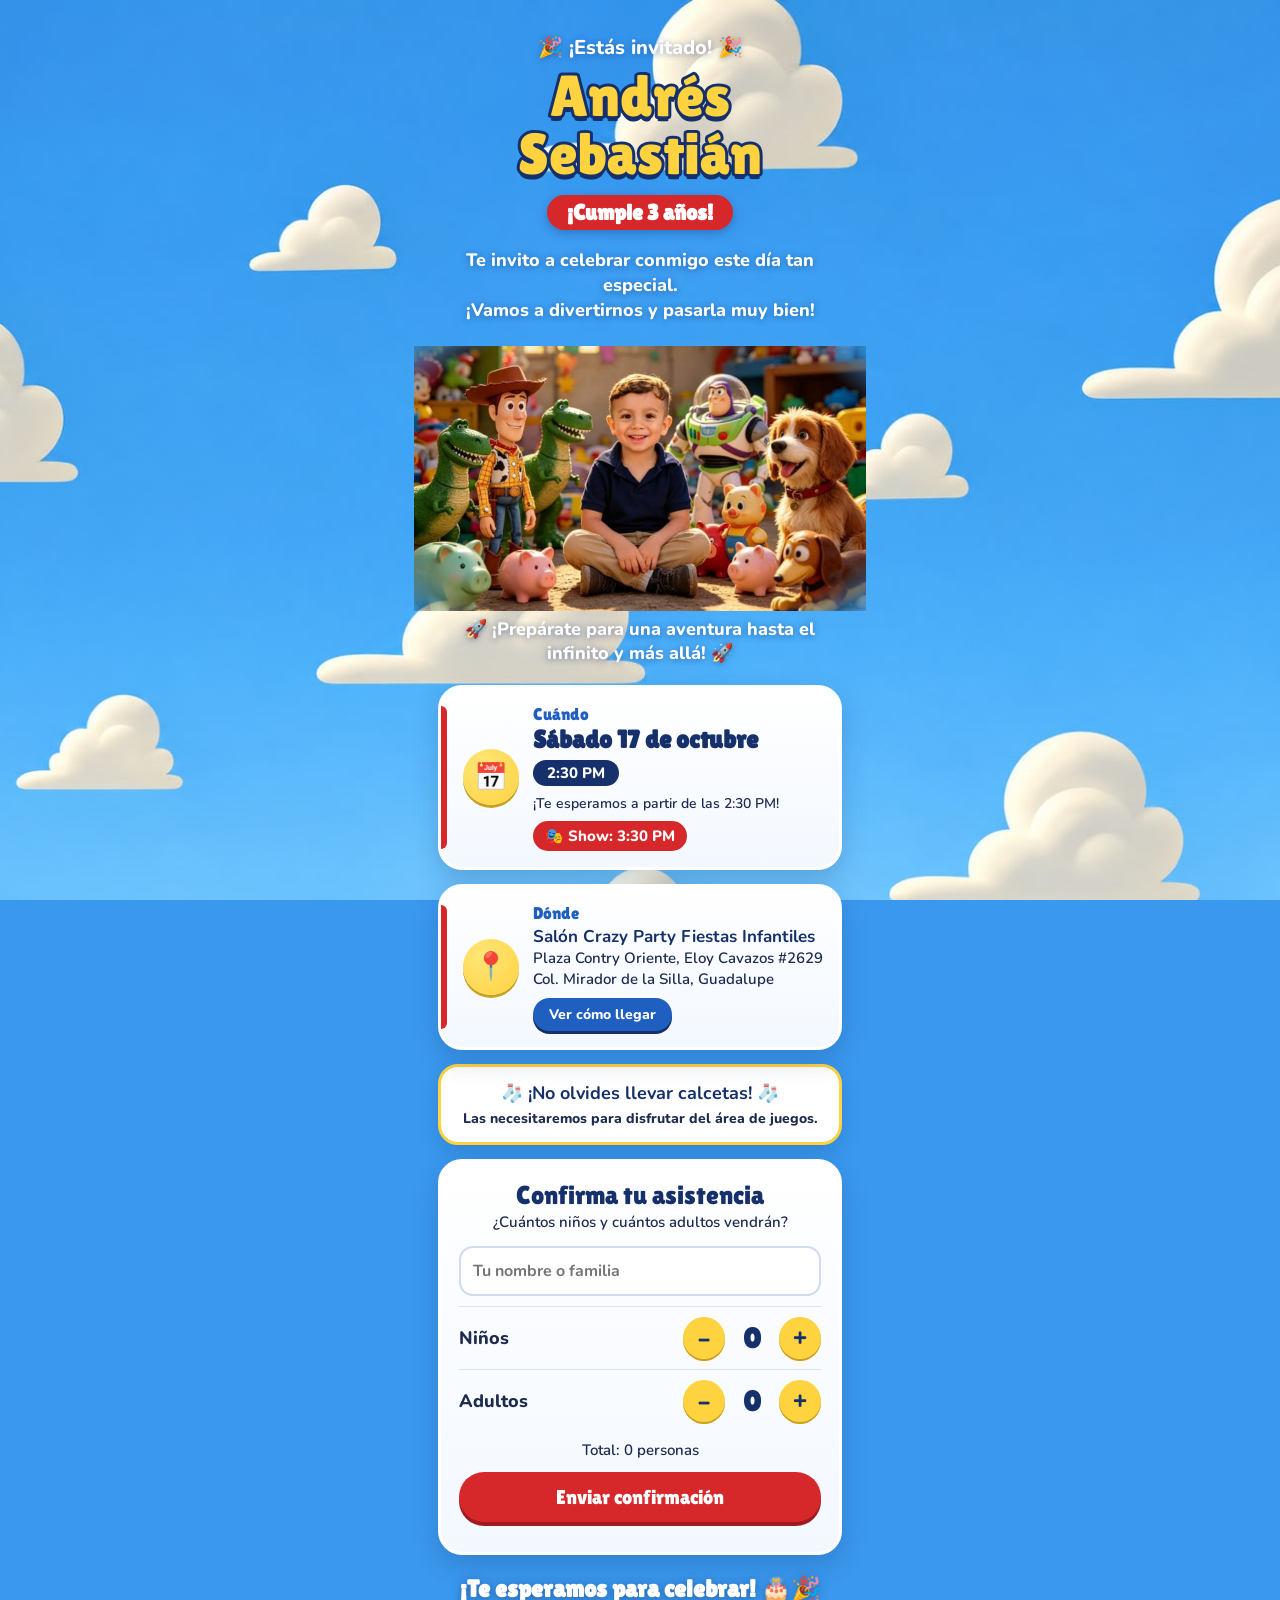
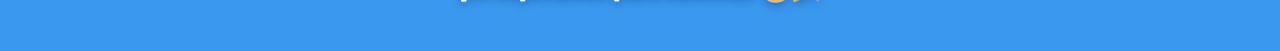
==== index.html @ dea2e5cf "Add files via upload" ====
<!DOCTYPE html>
<html lang="es">
<head>
<meta charset="utf-8">
<meta name="viewport" content="width=device-width, initial-scale=1, viewport-fit=cover">

<title>Andrés Sebastián cumple 3 años</title>

<link href="https://fonts.googleapis.com/css2?family=Lilita+One&family=Nunito:wght@600;800&display=swap" rel="stylesheet">

<link rel="stylesheet" href="estilos.css">
</head>

<body>

<main>

  <p class="pre">🎉 ¡Estás invitado! 🎉</p>

  <h1>Andrés Sebastián</h1>

  <span class="age">¡Cumple 3 años!</span>

  <p class="intro">
    Te invito a celebrar conmigo este día tan especial.
    <br>
    ¡Vamos a divertirnos y pasarla muy bien!
  </p>

  <!-- FOTO DEL CUMPLEAÑERO -->
  <img class="photo"
       src="foto.jpg"
       alt="Andrés Sebastián sentado entre juguetes de Toy Story">

  <p class="lead">
    🚀 ¡Prepárate para una aventura hasta el infinito y más allá! 🚀
  </p>

  <!-- FECHA Y HORARIOS -->
  <div class="panel">

    <div class="ico" aria-hidden="true">📅</div>

    <div class="txt">

      <b>Cuándo</b>

      <span class="big">Sábado 17 de octubre</span>

      <span class="hr">2:30 PM</span>

      <span class="event-text">
        ¡Te esperamos a partir de las 2:30 PM!
      </span>

      <span class="show">
        🎭 Show: 3:30 PM
      </span>

    </div>

  </div>

  <!-- LUGAR -->
  <div class="panel">

    <div class="ico" aria-hidden="true">📍</div>

    <div class="txt">

      <b>Dónde</b>

      <span class="s">

        <strong>Salón Crazy Party Fiestas Infantiles</strong>
        <br>

        Plaza Contry Oriente, Eloy Cavazos #2629
        <br>

        Col. Mirador de la Silla, Guadalupe

      </span>

      <a class="map"
         target="_blank"
         rel="noopener"
         href="https://www.google.com/maps/search/?api=1&query=Crazy+Party+Fiestas+Infantiles+Eloy+Cavazos+2629+Guadalupe">

        Ver cómo llegar

      </a>

    </div>

  </div>

  <!-- AVISO DE CALCETAS -->
  <div class="socks">

    🧦 <strong>¡No olvides llevar calcetas!</strong> 🧦

    <span>
      Las necesitaremos para disfrutar del área de juegos.
    </span>

  </div>

  <!-- CONFIRMAR ASISTENCIA -->
  <div class="panel rsvp">

    <h2>Confirma tu asistencia</h2>

    <p class="sub">
      ¿Cuántos niños y cuántos adultos vendrán?
    </p>

    <input
      class="name"
      id="nm"
      placeholder="Tu nombre o familia"
      autocomplete="name"
    >

    <div class="cnt">

      <label>Niños</label>

      <div class="step">

        <button type="button"
                data-t="k"
                data-d="-1"
                aria-label="Quitar un niño">
          −
        </button>

        <output id="k">0</output>

        <button type="button"
                data-t="k"
                data-d="1"
                aria-label="Agregar un niño">
          +
        </button>

      </div>

    </div>

    <div class="cnt">

      <label>Adultos</label>

      <div class="step">

        <button type="button"
                data-t="a"
                data-d="-1"
                aria-label="Quitar un adulto">
          −
        </button>

        <output id="a">0</output>

        <button type="button"
                data-t="a"
                data-d="1"
                aria-label="Agregar un adulto">
          +
        </button>

      </div>

    </div>

    <p class="total" id="tot">
      Total: 0 personas
    </p>

    <button class="go" id="go" type="button">
      Enviar confirmación
    </button>

    <p class="total" id="msg"></p>

  </div>

  <div class="foot">
    ¡Te esperamos para celebrar! 🎂🎉
  </div>

</main>

<script src="script.js"></script>

</body>
</html>
---- estilos.css ----
:root {
  --blue: #1F5FBF;
  --navy: #16306B;
  --yellow: #FFD23F;
  --red: #D6282B;
  --ink: #1D2B4F;

  box-sizing: border-box;
  padding-top: env(safe-area-inset-top, 0px);
  padding-bottom: env(safe-area-inset-bottom, 0px);
  color-scheme: light;
}

html {
  scroll-padding-top: env(safe-area-inset-top, 0px);
}

*, *:before, *:after {
  box-sizing: inherit;
}

body {
  margin: 0;
  font-family: Nunito, system-ui, sans-serif;
  font-weight: 600;
  color: var(--ink);

  background: #3a98ee url(fondo.jpg) center top / cover no-repeat fixed;
}

main {
  max-width: 440px;
  margin: 0 auto;
  padding: 34px 18px 48px;
  text-align: center;
}

.pre {
  font-size: 20px;
  font-weight: 800;
  color: #fff;
  margin: 0;

  text-shadow: 0 1px 6px rgba(22, 48, 107, .45);
}

h1 {
  font-family: 'Lilita One', Impact, sans-serif;
  font-weight: 400;

  font-size: clamp(42px, 13vw, 58px);
  line-height: 1;

  margin: 6px 0 12px;

  color: var(--yellow);

  -webkit-text-stroke: 6px var(--navy);
  paint-order: stroke fill;

  text-shadow: 0 5px 0 var(--navy);
}

.age {
  display: inline-block;

  background: var(--red);
  color: #fff;

  font-family: 'Lilita One', Impact, sans-serif;
  font-size: 22px;

  padding: 5px 20px;
  border-radius: 99px;

  box-shadow: 0 3px 10px rgba(22, 48, 107, .35);
}

.intro {
  color: #fff;
  font-size: 18px;
  font-weight: 800;

  line-height: 1.4;

  margin: 18px 5px 12px;

  text-shadow: 0 1px 6px rgba(22, 48, 107, .5);
}

.photo {
  display: block;

  width: 112%;
  max-width: none;
  height: auto;

  margin: 22px 0 6px -6%;

  -webkit-mask-image: radial-gradient(
    ellipse 72% 76% at 50% 50%,
    #000 78%,
    transparent 100%
  );

  mask-image: radial-gradient(
    ellipse 72% 76% at 50% 50%,
    #000 78%,
    transparent 100%
  );
}

.lead {
  font-size: 18px;
  font-weight: 800;

  color: #fff;

  margin: 6px 0 20px;

  text-shadow: 0 1px 6px rgba(22, 48, 107, .5);
}

.panel {
  background: linear-gradient(180deg, #fff, #f3f8ff);

  border: 3px solid #fff;
  border-radius: 24px;

  padding: 16px;
  margin-bottom: 14px;

  box-shadow: 0 10px 26px rgba(22, 48, 107, .22);

  text-align: left;

  display: flex;
  gap: 14px;
  align-items: center;

  position: relative;
}

.panel:before {
  content: "";

  position: absolute;
  left: 0;
  top: 18px;
  bottom: 18px;

  width: 6px;

  border-radius: 0 6px 6px 0;

  background: var(--red);
}

.ico {
  flex: none;

  width: 56px;
  height: 56px;

  border-radius: 50%;

  background: radial-gradient(
    circle at 35% 30%,
    #ffe678,
    var(--yellow)
  );

  display: grid;
  place-items: center;

  font-size: 27px;

  box-shadow: 0 3px 0 #c9a21d;

  margin-left: 6px;
}

.txt {
  min-width: 0;
}

.txt b {
  display: block;

  font-family: 'Lilita One', Impact, sans-serif;
  font-weight: 400;

  color: var(--blue);
  font-size: 17px;

  margin-bottom: 2px;
}

.big {
  display: block;

  font-family: 'Lilita One', Impact, sans-serif;
  font-size: 25px;
  line-height: 1.1;

  color: var(--navy);
}

.hr {
  display: inline-block;

  margin-top: 6px;

  background: var(--navy);
  color: #fff;

  font-weight: 800;
  font-size: 15px;

  padding: 3px 14px;
  border-radius: 99px;
}

.event-text {
  display: block;

  margin-top: 8px;

  font-size: 14px;
  color: var(--ink);
}

.show {
  display: inline-block;

  margin-top: 8px;

  background: var(--red);
  color: #fff;

  font-weight: 800;
  font-size: 15px;

  padding: 5px 12px;

  border-radius: 99px;
}

.txt span.s {
  display: block;

  font-size: 15px;
  line-height: 1.4;

  color: var(--ink);
}

.txt span.s strong {
  font-size: 17px;
  color: var(--navy);
}

.map {
  display: inline-block;

  margin-top: 8px;

  background: var(--blue);
  color: #fff !important;

  text-decoration: none;
  font-weight: 800;
  font-size: 14px;

  padding: 7px 16px;

  border-radius: 99px;

  box-shadow: 0 3px 0 var(--navy);
}

/* AVISO DE CALCETAS */

.socks {
  background: #fff;

  border: 3px solid var(--yellow);

  border-radius: 20px;

  padding: 14px 12px;

  margin: 14px 0;

  color: var(--navy);

  font-size: 18px;
  font-weight: 800;

  box-shadow: 0 8px 20px rgba(22, 48, 107, .18);
}

.socks span {
  display: block;

  font-size: 14px;

  margin-top: 4px;

  color: var(--ink);
}

/* CONFIRMAR ASISTENCIA */

.panel.rsvp {
  display: block;

  text-align: center;

  padding: 18px;
}

.panel.rsvp:before {
  display: none;
}

h2 {
  font-family: 'Lilita One', Impact, sans-serif;
  font-weight: 400;

  font-size: 26px;

  margin: 0 0 2px;

  color: var(--navy);
}

.sub {
  margin: 0 0 14px;

  font-size: 15px;
}

.name {
  width: 100%;

  border: 2px solid #cfdcf3;
  border-radius: 14px;

  padding: 12px;

  font: 700 16px Nunito, system-ui, sans-serif;

  margin-bottom: 10px;

  background: #fff;
  color: var(--ink);
}

.cnt {
  display: flex;

  align-items: center;
  justify-content: space-between;

  border-top: 1px solid #dbe5f6;

  padding: 10px 0;
}

.cnt label {
  font-size: 18px;
  font-weight: 800;
}

.step {
  display: flex;

  align-items: center;

  gap: 12px;
}

.step button {
  width: 42px;
  height: 42px;

  border-radius: 50%;
  border: 0;

  background: var(--yellow);

  font-family: 'Lilita One', Impact, sans-serif;
  font-size: 24px;
  line-height: 1;

  color: var(--navy);

  cursor: pointer;
  padding: 0;

  box-shadow: 0 2px 0 #c9a21d;
}

.step output {
  min-width: 30px;

  text-align: center;

  font-family: 'Lilita One', Impact, sans-serif;
  font-size: 28px;

  color: var(--navy);
}

.total {
  margin: 8px 0 12px;

  font-size: 15px;
}

.go {
  display: block;

  width: 100%;

  border: 0;

  background: var(--red);
  color: #fff;

  font-family: 'Lilita One', Impact, sans-serif;
  font-size: 20px;

  padding: 14px;

  border-radius: 99px;

  box-shadow: 0 4px 0 #9e1b1e;

  cursor: pointer;
}

.go:active {
  transform: translateY(2px);

  box-shadow: 0 2px 0 #9e1b1e;
}

button:focus-visible,
input:focus-visible,
a:focus-visible {
  outline: 3px solid var(--navy);
  outline-offset: 3px;
}

.foot {
  font-family: 'Lilita One', Impact, sans-serif;

  font-size: 24px;

  color: #fff;

  margin-top: 20px;

  text-shadow: 0 2px 8px rgba(22, 48, 107, .5);
}
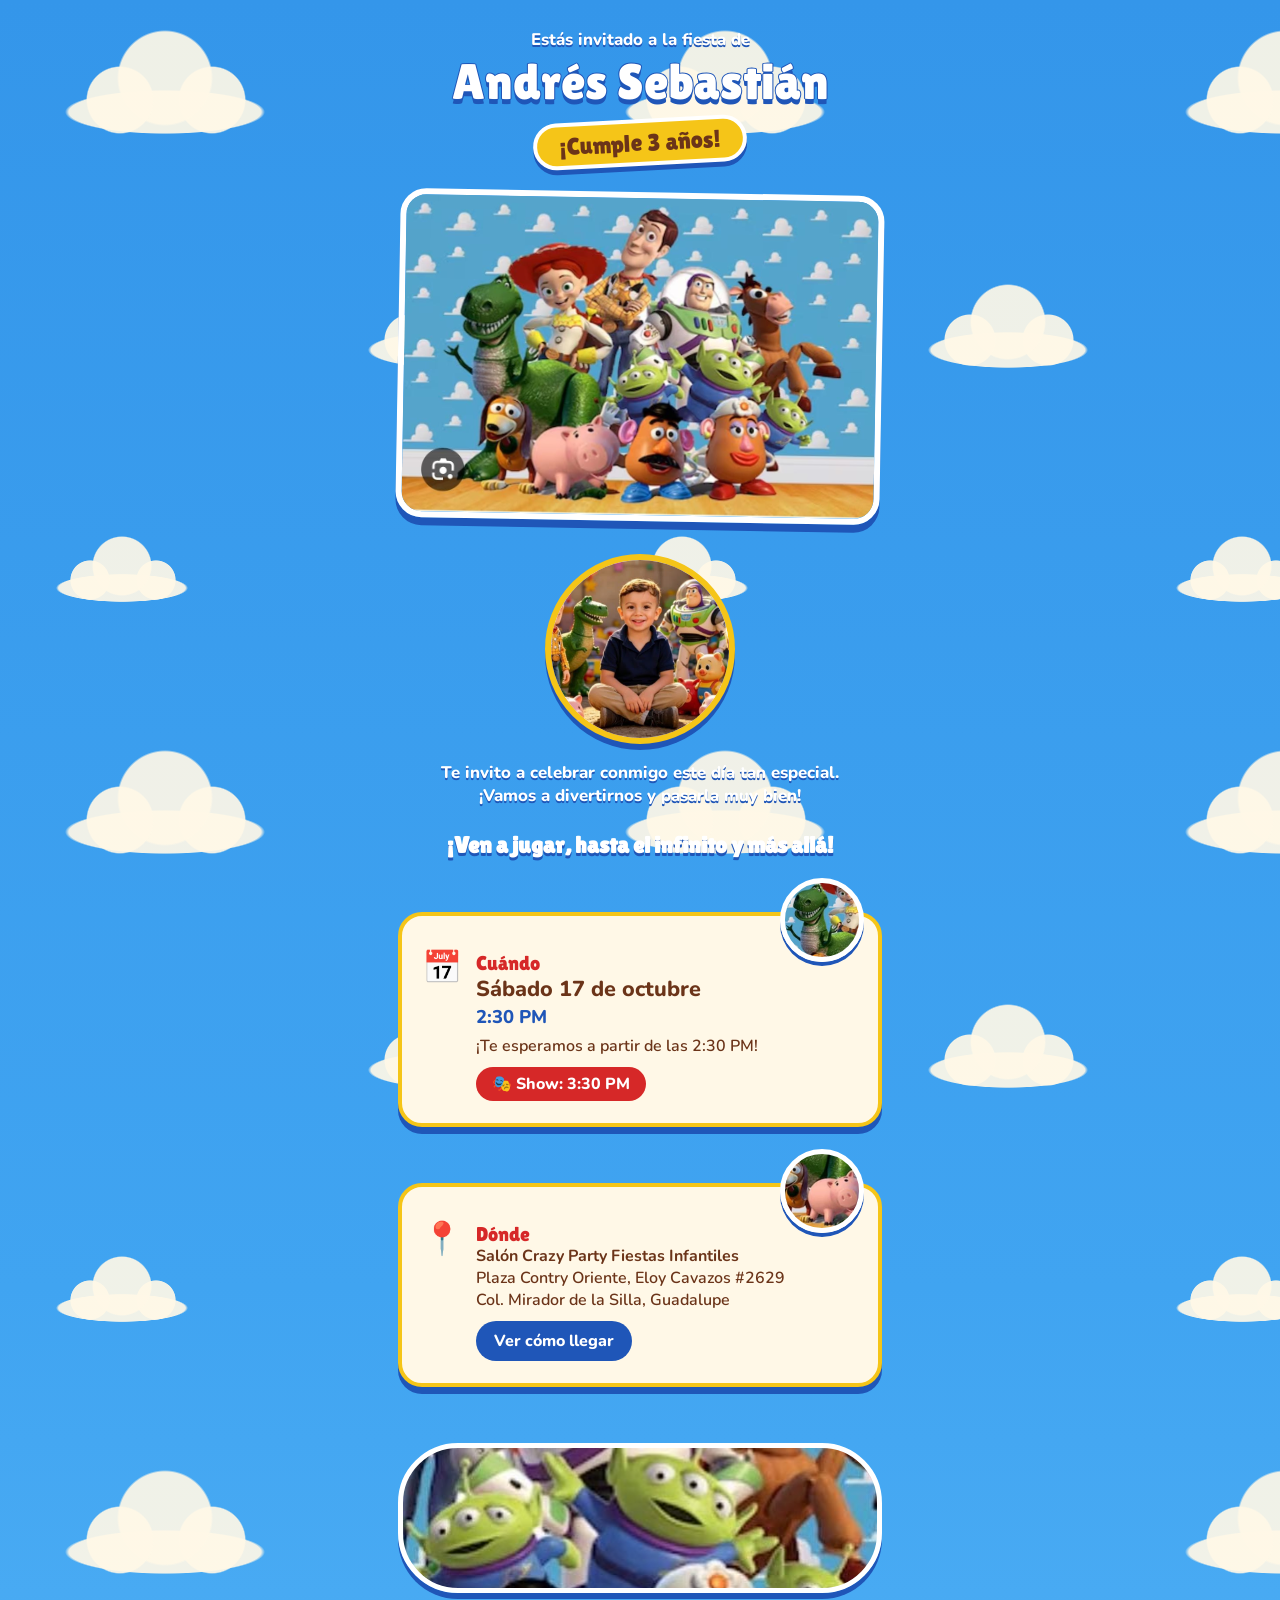
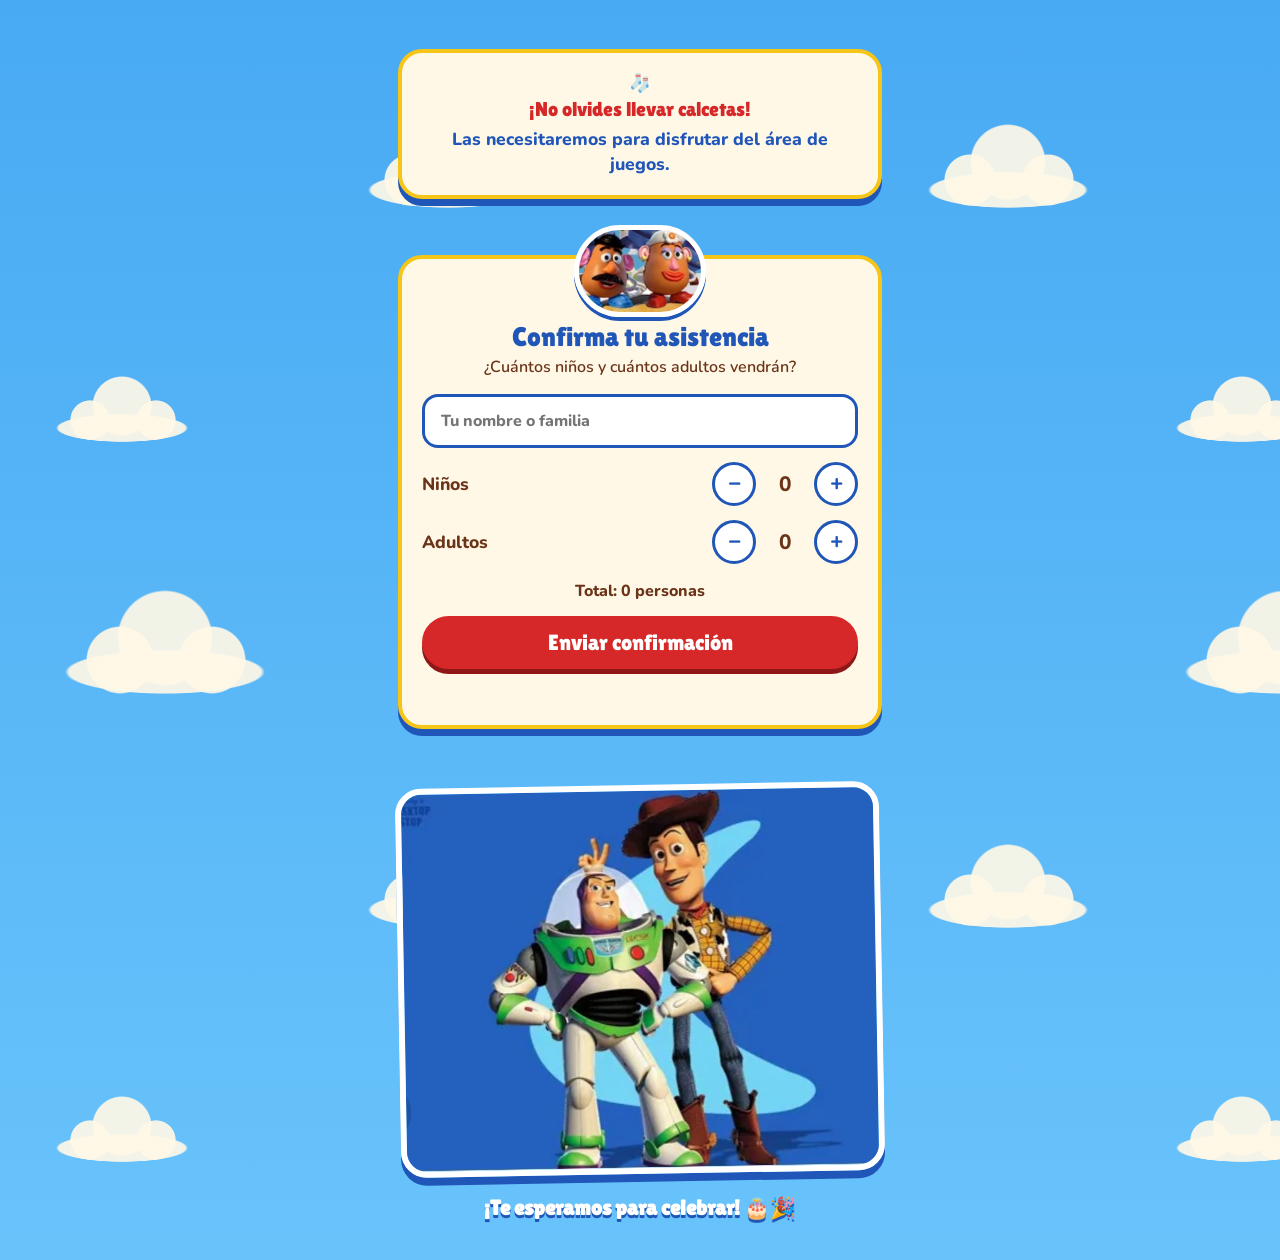
==== commit 9b03c6e4: "Add files via upload" ====
--- a/index.html
+++ b/index.html
@@ -3,196 +3,96 @@
 <head>
 <meta charset="utf-8">
 <meta name="viewport" content="width=device-width, initial-scale=1, viewport-fit=cover">
-
 <title>Andrés Sebastián cumple 3 años</title>
-
 <link href="https://fonts.googleapis.com/css2?family=Lilita+One&family=Nunito:wght@600;800&display=swap" rel="stylesheet">
-
 <link rel="stylesheet" href="estilos.css">
 </head>
-
 <body>
-
 <main>
 
-  <p class="pre">🎉 ¡Estás invitado! 🎉</p>
-
+  <p class="pre">Estás invitado a la fiesta de</p>
   <h1>Andrés Sebastián</h1>
-
   <span class="age">¡Cumple 3 años!</span>
 
-  <p class="intro">
-    Te invito a celebrar conmigo este día tan especial.
-    <br>
-    ¡Vamos a divertirnos y pasarla muy bien!
-  </p>
+  <img class="grupo" alt="Woody, Buzz, Jessie, Rex y todos los juguetes" src="grupo.jpg">
 
   <!-- FOTO DEL CUMPLEAÑERO -->
-  <img class="photo"
-       src="foto.jpg"
-       alt="Andrés Sebastián sentado entre juguetes de Toy Story">
+  <div class="cumple">
+  <img src="foto.jpg" alt="Andrés Sebastián sentado entre juguetes de Toy Story">
+</div>
 
-  <p class="lead">
-    🚀 ¡Prepárate para una aventura hasta el infinito y más allá! 🚀
-  </p>
+  <p class="intro">Te invito a celebrar conmigo este día tan especial.<br>¡Vamos a divertirnos y pasarla muy bien!</p>
+  <p class="lead">¡Ven a jugar, hasta el infinito y más allá!</p>
 
   <!-- FECHA Y HORARIOS -->
   <div class="panel">
-
+    <div class="chapa rex" role="img" aria-label="Rex"></div>
     <div class="ico" aria-hidden="true">📅</div>
-
     <div class="txt">
-
       <b>Cuándo</b>
-
       <span class="big">Sábado 17 de octubre</span>
-
       <span class="hr">2:30 PM</span>
-
-      <span class="event-text">
-        ¡Te esperamos a partir de las 2:30 PM!
-      </span>
-
-      <span class="show">
-        🎭 Show: 3:30 PM
-      </span>
-
+      <span class="event-text">¡Te esperamos a partir de las 2:30 PM!</span>
+      <span class="show">🎭 Show: 3:30 PM</span>
     </div>
-
   </div>
 
   <!-- LUGAR -->
   <div class="panel">
+    <div class="chapa slinky" role="img" aria-label="Slinky y Hamm"></div>
+    <div class="ico" aria-hidden="true">📍</div>
+    <div class="txt">
+      <b>Dónde</b>
+      <strong>Salón Crazy Party Fiestas Infantiles</strong><br>
+      Plaza Contry Oriente, Eloy Cavazos #2629<br>
+      Col. Mirador de la Silla, Guadalupe<br>
+      <a class="map" target="_blank" rel="noopener"
+         href="https://www.google.com/maps/search/?api=1&query=Crazy+Party+Fiestas+Infantiles+Eloy+Cavazos+2629+Guadalupe">Ver cómo llegar</a>
+    </div>
+  </div>
 
-    <div class="ico" aria-hidden="true">📍</div>
-
-    <div class="txt">
-
-      <b>Dónde</b>
-
-      <span class="s">
-
-        <strong>Salón Crazy Party Fiestas Infantiles</strong>
-        <br>
-
-        Plaza Contry Oriente, Eloy Cavazos #2629
-        <br>
-
-        Col. Mirador de la Silla, Guadalupe
-
-      </span>
-
-      <a class="map"
-         target="_blank"
-         rel="noopener"
-         href="https://www.google.com/maps/search/?api=1&query=Crazy+Party+Fiestas+Infantiles+Eloy+Cavazos+2629+Guadalupe">
-
-        Ver cómo llegar
-
-      </a>
-
-    </div>
-
-  </div>
+  <div class="aliens" role="img" aria-label="Los alienígenas de Toy Story"></div>
 
   <!-- AVISO DE CALCETAS -->
   <div class="socks">
-
-    🧦 <strong>¡No olvides llevar calcetas!</strong> 🧦
-
-    <span>
-      Las necesitaremos para disfrutar del área de juegos.
-    </span>
-
+    🧦 <strong>¡No olvides llevar calcetas!</strong>
+    <span>Las necesitaremos para disfrutar del área de juegos.</span>
   </div>
 
   <!-- CONFIRMAR ASISTENCIA -->
   <div class="panel rsvp">
-
+    <div class="chapa potato" role="img" aria-label="Los señores Cara de Papa"></div>
     <h2>Confirma tu asistencia</h2>
-
-    <p class="sub">
-      ¿Cuántos niños y cuántos adultos vendrán?
-    </p>
-
-    <input
-      class="name"
-      id="nm"
-      placeholder="Tu nombre o familia"
-      autocomplete="name"
-    >
+    <p class="sub">¿Cuántos niños y cuántos adultos vendrán?</p>
+    <input class="name" id="nm" placeholder="Tu nombre o familia" autocomplete="name">
 
     <div class="cnt">
-
       <label>Niños</label>
-
       <div class="step">
-
-        <button type="button"
-                data-t="k"
-                data-d="-1"
-                aria-label="Quitar un niño">
-          −
-        </button>
-
+        <button type="button" data-t="k" data-d="-1" aria-label="Quitar un niño">−</button>
         <output id="k">0</output>
-
-        <button type="button"
-                data-t="k"
-                data-d="1"
-                aria-label="Agregar un niño">
-          +
-        </button>
-
+        <button type="button" data-t="k" data-d="1" aria-label="Agregar un niño">+</button>
       </div>
-
     </div>
 
     <div class="cnt">
-
       <label>Adultos</label>
-
       <div class="step">
-
-        <button type="button"
-                data-t="a"
-                data-d="-1"
-                aria-label="Quitar un adulto">
-          −
-        </button>
-
+        <button type="button" data-t="a" data-d="-1" aria-label="Quitar un adulto">−</button>
         <output id="a">0</output>
-
-        <button type="button"
-                data-t="a"
-                data-d="1"
-                aria-label="Agregar un adulto">
-          +
-        </button>
-
+        <button type="button" data-t="a" data-d="1" aria-label="Agregar un adulto">+</button>
       </div>
-
     </div>
 
-    <p class="total" id="tot">
-      Total: 0 personas
-    </p>
-
-    <button class="go" id="go" type="button">
-      Enviar confirmación
-    </button>
-
-    <p class="total" id="msg"></p>
-
+    <p class="total" id="tot">Total: 0 personas</p>
+    <button class="go" id="go" type="button">Enviar confirmación</button>
+    <p class="msg" id="msg"></p>
   </div>
 
-  <div class="foot">
-    ¡Te esperamos para celebrar! 🎂🎉
-  </div>
+  <img class="cierre" alt="Woody y Buzz Lightyear" src="cierre.jpg">
+  <p class="fin">¡Te esperamos para celebrar! 🎂🎉</p>
 
 </main>
-
 <script src="script.js"></script>
-
 </body>
 </html>
--- a/estilos.css
+++ b/estilos.css
@@ -1,467 +1,404 @@
+/* ===== COLORES ===== */
 :root {
-  --blue: #1F5FBF;
-  --navy: #16306B;
-  --yellow: #FFD23F;
-  --red: #D6282B;
-  --ink: #1D2B4F;
-
+  --cielo: #3f8fd2;
+  --azul: #1f56b8;
+  --amarillo: #f5c518;
+  --cafe: #6b3419;
+  --crema: #fff8e7;
+  --rojo: #d62828;
+  --verde: #6cc24a;
+  --nube: rgba(255, 248, 231, 0.92);
+}
+
+/* ===== BASE ===== */
+* {
   box-sizing: border-box;
-  padding-top: env(safe-area-inset-top, 0px);
-  padding-bottom: env(safe-area-inset-bottom, 0px);
-  color-scheme: light;
+  margin: 0;
 }
 
 html {
   scroll-padding-top: env(safe-area-inset-top, 0px);
 }
 
-*, *:before, *:after {
-  box-sizing: inherit;
-}
-
 body {
-  margin: 0;
-  font-family: Nunito, system-ui, sans-serif;
+  position: relative;
+  overflow-x: hidden;
+  font-family: "Nunito", system-ui, sans-serif;
   font-weight: 600;
-  color: var(--ink);
-
-  background: #3a98ee url(fondo.jpg) center top / cover no-repeat fixed;
+  color: var(--cafe);
+  text-align: center;
+  background: linear-gradient(#3496ea, #40a4f1 45%, #69c3fb);
+  background-color: #3496ea;
+  padding: env(safe-area-inset-top, 0px) 0 env(safe-area-inset-bottom, 0px);
+  min-height: 100vh;
+}
+
+/* ===== NUBES DEL FONDO (dibujadas con código) ===== */
+body::before {
+  content: "";
+  position: absolute;
+  inset: 0;
+  z-index: -1;
+  pointer-events: none;
+  background-size: 560px 720px;
+  background-image:
+    /* nube grande */
+    radial-gradient(circle 34px at 120px 100px, var(--nube) 96%, transparent),
+    radial-gradient(circle 48px at 165px 78px, var(--nube) 96%, transparent),
+    radial-gradient(circle 34px at 212px 100px, var(--nube) 96%, transparent),
+    radial-gradient(ellipse 100px 22px at 165px 112px, var(--nube) 96%, transparent),
+    /* nube mediana */
+    radial-gradient(circle 26px at 410px 340px, var(--nube) 96%, transparent),
+    radial-gradient(circle 38px at 448px 322px, var(--nube) 96%, transparent),
+    radial-gradient(circle 26px at 488px 340px, var(--nube) 96%, transparent),
+    radial-gradient(ellipse 80px 18px at 448px 350px, var(--nube) 96%, transparent),
+    /* nube chica */
+    radial-gradient(circle 20px at 90px 580px, var(--nube) 96%, transparent),
+    radial-gradient(circle 30px at 122px 566px, var(--nube) 96%, transparent),
+    radial-gradient(circle 20px at 156px 580px, var(--nube) 96%, transparent),
+    radial-gradient(ellipse 66px 14px at 122px 588px, var(--nube) 96%, transparent);
 }
 
 main {
-  max-width: 440px;
+  max-width: 520px;
   margin: 0 auto;
-  padding: 34px 18px 48px;
-  text-align: center;
-}
-
+  padding: 28px 18px 40px;
+}
+
+h1,
+h2,
+.age {
+  font-family: "Lilita One", "Arial Rounded MT Bold", system-ui, sans-serif;
+  font-weight: 400;
+}
+
+/* ===== ENCABEZADO ===== */
 .pre {
-  font-size: 20px;
-  font-weight: 800;
-  color: #fff;
-  margin: 0;
-
-  text-shadow: 0 1px 6px rgba(22, 48, 107, .45);
+  color: #fff;
+  font-weight: 800;
+  font-size: 1.05rem;
+  text-shadow: 0 2px 0 var(--azul);
 }
 
 h1 {
-  font-family: 'Lilita One', Impact, sans-serif;
-  font-weight: 400;
-
-  font-size: clamp(42px, 13vw, 58px);
+  color: #fff;
+  font-size: 3.1rem;
   line-height: 1;
-
   margin: 6px 0 12px;
-
-  color: var(--yellow);
-
-  -webkit-text-stroke: 6px var(--navy);
+  -webkit-text-stroke: 2px var(--azul);
   paint-order: stroke fill;
-
-  text-shadow: 0 5px 0 var(--navy);
+  text-shadow: 0 5px 0 var(--azul);
 }
 
 .age {
   display: inline-block;
-
-  background: var(--red);
-  color: #fff;
-
-  font-family: 'Lilita One', Impact, sans-serif;
-  font-size: 22px;
-
-  padding: 5px 20px;
-  border-radius: 99px;
-
-  box-shadow: 0 3px 10px rgba(22, 48, 107, .35);
-}
-
+  background: var(--amarillo);
+  color: var(--cafe);
+  font-size: 1.5rem;
+  padding: 6px 22px;
+  border-radius: 40px;
+  border: 4px solid #fff;
+  transform: rotate(-3deg);
+  box-shadow: 0 5px 0 var(--azul);
+}
+
+/* ===== IMÁGENES PRINCIPALES ===== */
+.grupo {
+  display: block;
+  width: 100%;
+  margin: 26px 0 0;
+  border: 6px solid #fff;
+  border-radius: 26px;
+  box-shadow: 0 8px 0 var(--azul);
+  transform: rotate(1deg);
+}
+
+.cumple {
+  position: relative;
+  width: 190px;
+  height: 190px;
+  margin: 34px auto 0;
+  border-radius: 50%;
+  border: 6px solid var(--amarillo);
+  background: #fff;
+  box-shadow: 0 6px 0 var(--azul);
+  overflow: hidden;
+}
+
+.cumple img {
+  position: absolute;
+  inset: 0;
+  width: 100%;
+  height: 100%;
+  object-fit: cover;
+  object-position: center;
+}
+
+/* ===== TEXTOS ===== */
 .intro {
   color: #fff;
-  font-size: 18px;
-  font-weight: 800;
-
-  line-height: 1.4;
-
-  margin: 18px 5px 12px;
-
-  text-shadow: 0 1px 6px rgba(22, 48, 107, .5);
-}
-
-.photo {
-  display: block;
-
-  width: 112%;
-  max-width: none;
-  height: auto;
-
-  margin: 22px 0 6px -6%;
-
-  -webkit-mask-image: radial-gradient(
-    ellipse 72% 76% at 50% 50%,
-    #000 78%,
-    transparent 100%
-  );
-
-  mask-image: radial-gradient(
-    ellipse 72% 76% at 50% 50%,
-    #000 78%,
-    transparent 100%
-  );
+  font-weight: 800;
+  font-size: 1.05rem;
+  line-height: 1.35;
+  margin: 18px 8px 0;
+  text-shadow: 0 2px 0 var(--azul);
 }
 
 .lead {
-  font-size: 18px;
-  font-weight: 800;
-
-  color: #fff;
-
-  margin: 6px 0 20px;
-
-  text-shadow: 0 1px 6px rgba(22, 48, 107, .5);
-}
-
+  font-family: "Lilita One", system-ui, sans-serif;
+  color: #fff;
+  font-size: 1.45rem;
+  line-height: 1.2;
+  margin: 24px 8px 52px;
+  text-shadow: 0 3px 0 var(--azul);
+}
+
+/* ===== TARJETAS (CUÁNDO / DÓNDE) ===== */
 .panel {
-  background: linear-gradient(180deg, #fff, #f3f8ff);
-
-  border: 3px solid #fff;
+  position: relative;
+  background: var(--crema);
+  border: 4px solid var(--amarillo);
   border-radius: 24px;
-
-  padding: 16px;
-  margin-bottom: 14px;
-
-  box-shadow: 0 10px 26px rgba(22, 48, 107, .22);
-
+  box-shadow: 0 7px 0 var(--azul);
+  padding: 36px 20px 22px;
+  margin: 0 0 56px;
   text-align: left;
-
   display: flex;
   gap: 14px;
-  align-items: center;
-
-  position: relative;
-}
-
-.panel:before {
-  content: "";
-
-  position: absolute;
-  left: 0;
-  top: 18px;
-  bottom: 18px;
-
-  width: 6px;
-
-  border-radius: 0 6px 6px 0;
-
-  background: var(--red);
 }
 
 .ico {
-  flex: none;
-
-  width: 56px;
-  height: 56px;
-
-  border-radius: 50%;
-
-  background: radial-gradient(
-    circle at 35% 30%,
-    #ffe678,
-    var(--yellow)
-  );
-
-  display: grid;
-  place-items: center;
-
-  font-size: 27px;
-
-  box-shadow: 0 3px 0 #c9a21d;
-
-  margin-left: 6px;
-}
-
-.txt {
-  min-width: 0;
+  font-size: 2rem;
+  line-height: 1;
 }
 
 .txt b {
   display: block;
-
-  font-family: 'Lilita One', Impact, sans-serif;
+  font-family: "Lilita One", system-ui, sans-serif;
   font-weight: 400;
-
-  color: var(--blue);
-  font-size: 17px;
-
-  margin-bottom: 2px;
-}
-
-.big {
-  display: block;
-
-  font-family: 'Lilita One', Impact, sans-serif;
-  font-size: 25px;
-  line-height: 1.1;
-
-  color: var(--navy);
-}
-
-.hr {
+  font-size: 1.25rem;
+  color: var(--rojo);
+}
+
+.txt .big {
+  display: block;
+  font-size: 1.35rem;
+  font-weight: 800;
+}
+
+.txt .hr {
+  display: block;
+  font-size: 1.15rem;
+  font-weight: 800;
+  color: var(--azul);
+}
+
+.txt .event-text {
+  display: block;
+  margin-top: 6px;
+  font-size: 1rem;
+}
+
+.txt .show {
   display: inline-block;
-
-  margin-top: 6px;
-
-  background: var(--navy);
-  color: #fff;
-
-  font-weight: 800;
-  font-size: 15px;
-
-  padding: 3px 14px;
-  border-radius: 99px;
-}
-
-.event-text {
-  display: block;
-
-  margin-top: 8px;
-
-  font-size: 14px;
-  color: var(--ink);
-}
-
-.show {
-  display: inline-block;
-
-  margin-top: 8px;
-
-  background: var(--red);
-  color: #fff;
-
-  font-weight: 800;
-  font-size: 15px;
-
-  padding: 5px 12px;
-
-  border-radius: 99px;
-}
-
-.txt span.s {
-  display: block;
-
-  font-size: 15px;
-  line-height: 1.4;
-
-  color: var(--ink);
-}
-
-.txt span.s strong {
-  font-size: 17px;
-  color: var(--navy);
+  margin-top: 10px;
+  background: var(--rojo);
+  color: #fff;
+  font-weight: 800;
+  padding: 6px 16px;
+  border-radius: 30px;
 }
 
 .map {
   display: inline-block;
-
-  margin-top: 8px;
-
-  background: var(--blue);
-  color: #fff !important;
-
+  margin-top: 10px;
+  background: var(--azul);
+  color: #fff;
   text-decoration: none;
   font-weight: 800;
-  font-size: 14px;
-
-  padding: 7px 16px;
-
-  border-radius: 99px;
-
-  box-shadow: 0 3px 0 var(--navy);
-}
-
-/* AVISO DE CALCETAS */
-
+  padding: 9px 18px;
+  border-radius: 30px;
+}
+
+/* ===== CÍRCULOS DE PERSONAJES ===== */
+.chapa {
+  position: absolute;
+  width: 84px;
+  height: 84px;
+  border-radius: 50%;
+  border: 5px solid #fff;
+  box-shadow: 0 4px 0 var(--azul);
+  background-size: cover;
+  background-position: center;
+}
+
+.rex {
+  top: -38px;
+  right: 14px;
+  background-image: url(rex.jpg);
+}
+
+.slinky {
+  top: -38px;
+  right: 14px;
+  background-image: url(slinky.jpg);
+}
+
+.potato {
+  width: 132px;
+  height: 92px;
+  border-radius: 46px;
+  top: -34px;
+  left: 50%;
+  margin-left: -66px;
+  background-image: url(papa.jpg);
+}
+
+.aliens {
+  height: 150px;
+  margin: 0 0 56px;
+  border: 5px solid #fff;
+  border-radius: 60px;
+  box-shadow: 0 6px 0 var(--azul);
+  background: url(aliens.jpg) center 12% / cover;
+}
+
+/* ===== AVISO DE CALCETAS ===== */
 .socks {
-  background: #fff;
-
-  border: 3px solid var(--yellow);
-
-  border-radius: 20px;
-
-  padding: 14px 12px;
-
-  margin: 14px 0;
-
-  color: var(--navy);
-
-  font-size: 18px;
-  font-weight: 800;
-
-  box-shadow: 0 8px 20px rgba(22, 48, 107, .18);
+  background: var(--crema);
+  border: 4px solid var(--amarillo);
+  border-radius: 24px;
+  box-shadow: 0 7px 0 var(--azul);
+  padding: 18px 20px;
+  margin: 0 0 56px;
+  font-size: 1.1rem;
+  line-height: 1.4;
+}
+
+.socks strong {
+  display: block;
+  font-family: "Lilita One", system-ui, sans-serif;
+  font-weight: 400;
+  font-size: 1.25rem;
+  color: var(--rojo);
 }
 
 .socks span {
   display: block;
-
-  font-size: 14px;
-
   margin-top: 4px;
-
-  color: var(--ink);
-}
-
-/* CONFIRMAR ASISTENCIA */
-
-.panel.rsvp {
-  display: block;
-
+  font-weight: 800;
+  color: var(--azul);
+}
+
+/* ===== CONFIRMAR ASISTENCIA ===== */
+.rsvp {
+  display: block;
   text-align: center;
-
-  padding: 18px;
-}
-
-.panel.rsvp:before {
-  display: none;
-}
-
-h2 {
-  font-family: 'Lilita One', Impact, sans-serif;
-  font-weight: 400;
-
-  font-size: 26px;
-
-  margin: 0 0 2px;
-
-  color: var(--navy);
+  padding-top: 62px;
+}
+
+.rsvp h2 {
+  font-size: 1.7rem;
+  color: var(--azul);
 }
 
 .sub {
-  margin: 0 0 14px;
-
-  font-size: 15px;
+  margin: 4px 0 16px;
 }
 
 .name {
   width: 100%;
-
-  border: 2px solid #cfdcf3;
-  border-radius: 14px;
-
-  padding: 12px;
-
-  font: 700 16px Nunito, system-ui, sans-serif;
-
-  margin-bottom: 10px;
-
+  font: inherit;
+  font-weight: 800;
+  padding: 13px 16px;
+  border: 3px solid var(--azul);
+  border-radius: 16px;
   background: #fff;
-  color: var(--ink);
+  color: var(--cafe);
 }
 
 .cnt {
   display: flex;
-
   align-items: center;
   justify-content: space-between;
-
-  border-top: 1px solid #dbe5f6;
-
-  padding: 10px 0;
-}
-
-.cnt label {
-  font-size: 18px;
-  font-weight: 800;
+  margin-top: 14px;
+  font-weight: 800;
+  font-size: 1.1rem;
 }
 
 .step {
   display: flex;
-
   align-items: center;
-
-  gap: 12px;
+  gap: 16px;
 }
 
 .step button {
-  width: 42px;
-  height: 42px;
-
+  width: 44px;
+  height: 44px;
   border-radius: 50%;
+  border: 3px solid var(--azul);
+  background: #fff;
+  color: var(--azul);
+  font: 800 1.4rem/1 "Nunito", sans-serif;
+  cursor: pointer;
+}
+
+.step output {
+  min-width: 26px;
+  font-size: 1.3rem;
+}
+
+.total {
+  margin: 16px 0 14px;
+  font-weight: 800;
+}
+
+.go {
+  width: 100%;
+  font: 400 1.35rem "Lilita One", system-ui, sans-serif;
+  color: #fff;
+  background: var(--rojo);
   border: 0;
-
-  background: var(--yellow);
-
-  font-family: 'Lilita One', Impact, sans-serif;
-  font-size: 24px;
-  line-height: 1;
-
-  color: var(--navy);
-
+  border-radius: 40px;
+  padding: 14px;
+  box-shadow: 0 5px 0 #8f1717;
   cursor: pointer;
-  padding: 0;
-
-  box-shadow: 0 2px 0 #c9a21d;
-}
-
-.step output {
-  min-width: 30px;
-
-  text-align: center;
-
-  font-family: 'Lilita One', Impact, sans-serif;
-  font-size: 28px;
-
-  color: var(--navy);
-}
-
-.total {
-  margin: 8px 0 12px;
-
-  font-size: 15px;
-}
-
-.go {
-  display: block;
-
+}
+
+.go:disabled {
+  opacity: 0.6;
+  cursor: default;
+}
+
+.msg {
+  min-height: 1.4em;
+  margin-top: 12px;
+  font-weight: 800;
+  color: var(--azul);
+}
+
+.step button:focus-visible,
+.go:focus-visible,
+.name:focus-visible,
+.map:focus-visible {
+  outline: 3px solid var(--rojo);
+  outline-offset: 3px;
+}
+
+/* ===== CIERRE ===== */
+.cierre {
+  display: block;
   width: 100%;
-
-  border: 0;
-
-  background: var(--red);
-  color: #fff;
-
-  font-family: 'Lilita One', Impact, sans-serif;
-  font-size: 20px;
-
-  padding: 14px;
-
-  border-radius: 99px;
-
-  box-shadow: 0 4px 0 #9e1b1e;
-
-  cursor: pointer;
-}
-
-.go:active {
-  transform: translateY(2px);
-
-  box-shadow: 0 2px 0 #9e1b1e;
-}
-
-button:focus-visible,
-input:focus-visible,
-a:focus-visible {
-  outline: 3px solid var(--navy);
-  outline-offset: 3px;
-}
-
-.foot {
-  font-family: 'Lilita One', Impact, sans-serif;
-
-  font-size: 24px;
-
-  color: #fff;
-
-  margin-top: 20px;
-
-  text-shadow: 0 2px 8px rgba(22, 48, 107, .5);
+  border: 6px solid #fff;
+  border-radius: 26px;
+  box-shadow: 0 8px 0 var(--azul);
+  transform: rotate(-1deg);
+}
+
+.fin {
+  font-family: "Lilita One", system-ui, sans-serif;
+  color: #fff;
+  font-size: 1.3rem;
+  margin-top: 22px;
+  text-shadow: 0 3px 0 var(--azul);
 }
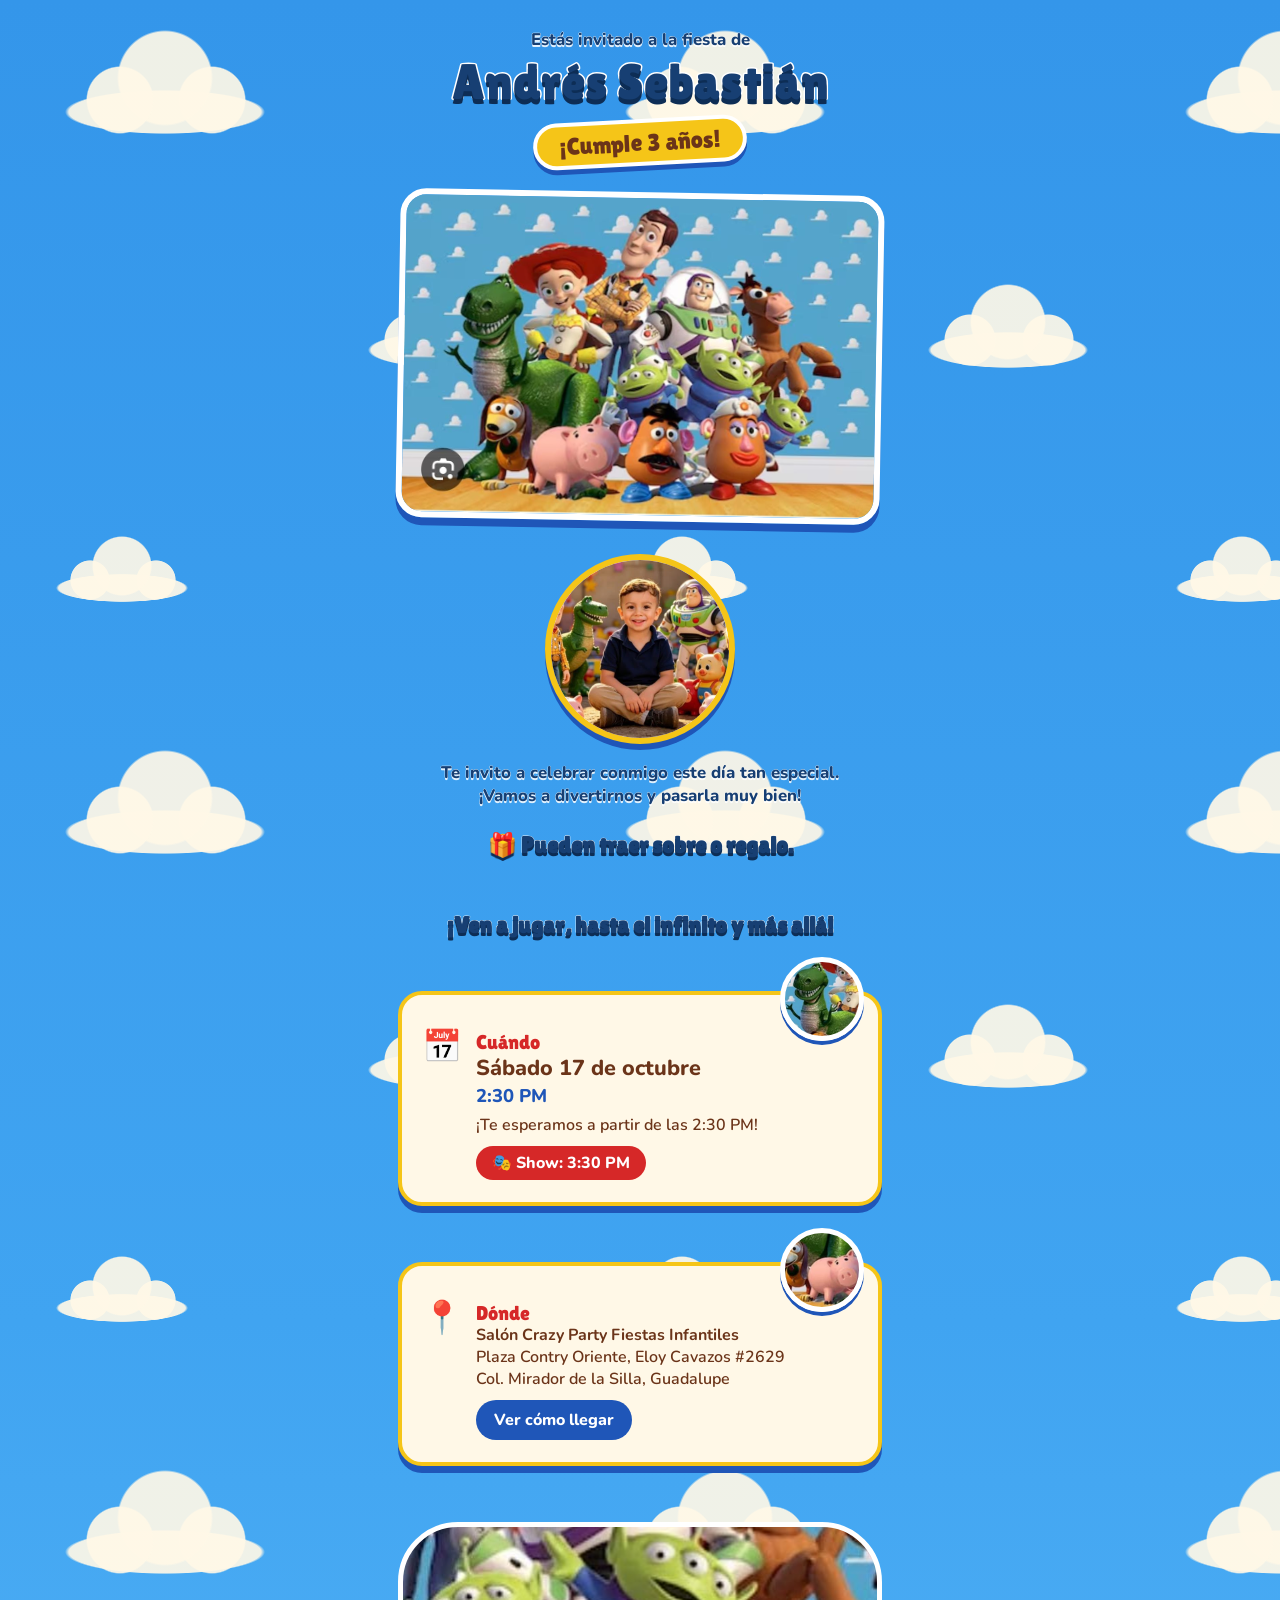
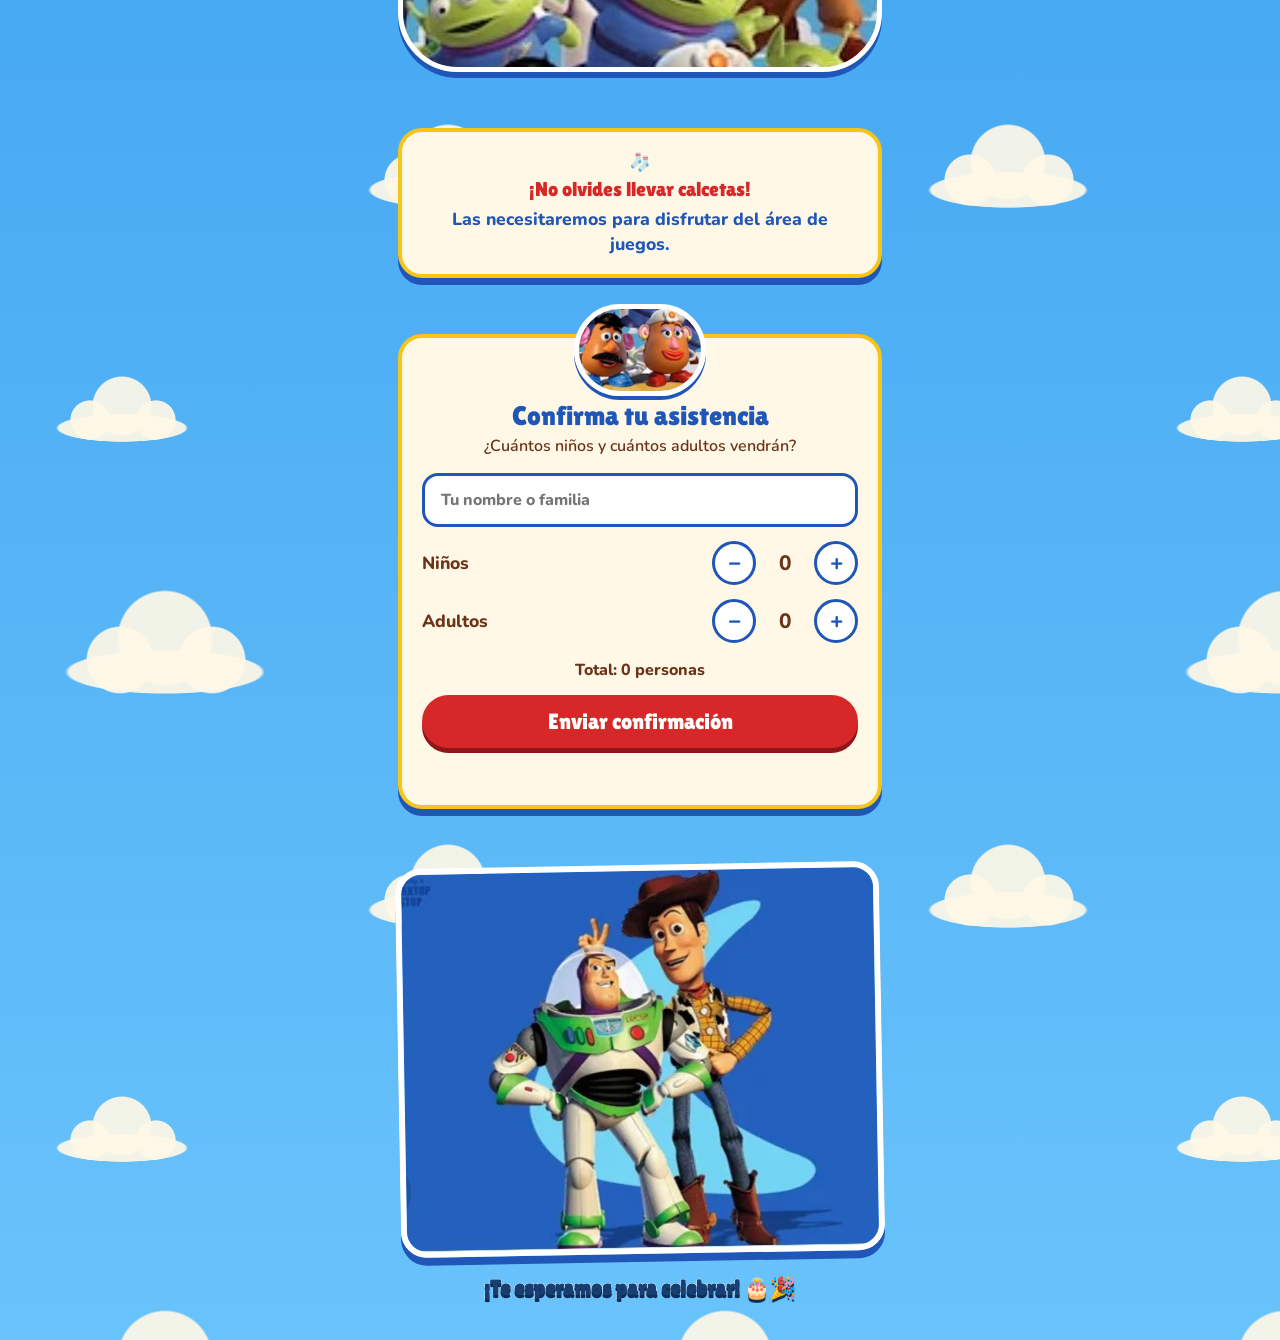
==== commit 6ddfb8ce: "Update index.html" ====
--- a/index.html
+++ b/index.html
@@ -22,6 +22,7 @@
 </div>
 
   <p class="intro">Te invito a celebrar conmigo este día tan especial.<br>¡Vamos a divertirnos y pasarla muy bien!</p>
+  <p class="lead">🎁 Pueden traer sobre o regalo.</p>
   <p class="lead">¡Ven a jugar, hasta el infinito y más allá!</p>
 
   <!-- FECHA Y HORARIOS -->
@@ -95,4 +96,4 @@
 </main>
 <script src="script.js"></script>
 </body>
-</html>+</html>
--- a/estilos.css
+++ b/estilos.css
@@ -2,6 +2,7 @@
 :root {
   --cielo: #3f8fd2;
   --azul: #1f56b8;
+  --azul-oscuro: #173f73;
   --amarillo: #f5c518;
   --cafe: #6b3419;
   --crema: #fff8e7;
@@ -33,7 +34,7 @@
   min-height: 100vh;
 }
 
-/* ===== NUBES DEL FONDO (dibujadas con código) ===== */
+/* ===== NUBES DEL FONDO ===== */
 body::before {
   content: "";
   position: absolute;
@@ -42,17 +43,16 @@
   pointer-events: none;
   background-size: 560px 720px;
   background-image:
-    /* nube grande */
     radial-gradient(circle 34px at 120px 100px, var(--nube) 96%, transparent),
     radial-gradient(circle 48px at 165px 78px, var(--nube) 96%, transparent),
     radial-gradient(circle 34px at 212px 100px, var(--nube) 96%, transparent),
     radial-gradient(ellipse 100px 22px at 165px 112px, var(--nube) 96%, transparent),
-    /* nube mediana */
+
     radial-gradient(circle 26px at 410px 340px, var(--nube) 96%, transparent),
     radial-gradient(circle 38px at 448px 322px, var(--nube) 96%, transparent),
     radial-gradient(circle 26px at 488px 340px, var(--nube) 96%, transparent),
     radial-gradient(ellipse 80px 18px at 448px 350px, var(--nube) 96%, transparent),
-    /* nube chica */
+
     radial-gradient(circle 20px at 90px 580px, var(--nube) 96%, transparent),
     radial-gradient(circle 30px at 122px 566px, var(--nube) 96%, transparent),
     radial-gradient(circle 20px at 156px 580px, var(--nube) 96%, transparent),
@@ -73,21 +73,26 @@
 }
 
 /* ===== ENCABEZADO ===== */
+
 .pre {
-  color: #fff;
+  color: var(--azul-oscuro);
   font-weight: 800;
   font-size: 1.05rem;
-  text-shadow: 0 2px 0 var(--azul);
+  -webkit-text-stroke: 0.7px #fff;
+  paint-order: stroke fill;
+  text-shadow: 0 2px 0 rgba(255, 255, 255, 0.85);
 }
 
 h1 {
-  color: #fff;
+  color: var(--azul-oscuro);
   font-size: 3.1rem;
   line-height: 1;
   margin: 6px 0 12px;
-  -webkit-text-stroke: 2px var(--azul);
+
+  -webkit-text-stroke: 3px #fff;
   paint-order: stroke fill;
-  text-shadow: 0 5px 0 var(--azul);
+
+  text-shadow: 0 5px 0 #0d2d55;
 }
 
 .age {
@@ -103,6 +108,7 @@
 }
 
 /* ===== IMÁGENES PRINCIPALES ===== */
+
 .grupo {
   display: block;
   width: 100%;
@@ -135,25 +141,35 @@
 }
 
 /* ===== TEXTOS ===== */
+
 .intro {
-  color: #fff;
+  color: var(--azul-oscuro);
   font-weight: 800;
   font-size: 1.05rem;
   line-height: 1.35;
   margin: 18px 8px 0;
-  text-shadow: 0 2px 0 var(--azul);
+
+  -webkit-text-stroke: 0.6px #fff;
+  paint-order: stroke fill;
+
+  text-shadow: 0 2px 0 rgba(255, 255, 255, 0.85);
 }
 
 .lead {
   font-family: "Lilita One", system-ui, sans-serif;
-  color: #fff;
+  color: var(--azul-oscuro);
   font-size: 1.45rem;
   line-height: 1.2;
   margin: 24px 8px 52px;
-  text-shadow: 0 3px 0 var(--azul);
+
+  -webkit-text-stroke: 0.8px #fff;
+  paint-order: stroke fill;
+
+  text-shadow: 0 3px 0 #0d2d55;
 }
 
 /* ===== TARJETAS (CUÁNDO / DÓNDE) ===== */
+
 .panel {
   position: relative;
   background: var(--crema);
@@ -221,6 +237,7 @@
 }
 
 /* ===== CÍRCULOS DE PERSONAJES ===== */
+
 .chapa {
   position: absolute;
   width: 84px;
@@ -264,6 +281,7 @@
 }
 
 /* ===== AVISO DE CALCETAS ===== */
+
 .socks {
   background: var(--crema);
   border: 4px solid var(--amarillo);
@@ -291,6 +309,7 @@
 }
 
 /* ===== CONFIRMAR ASISTENCIA ===== */
+
 .rsvp {
   display: block;
   text-align: center;
@@ -386,6 +405,7 @@
 }
 
 /* ===== CIERRE ===== */
+
 .cierre {
   display: block;
   width: 100%;
@@ -397,8 +417,12 @@
 
 .fin {
   font-family: "Lilita One", system-ui, sans-serif;
-  color: #fff;
+  color: var(--azul-oscuro);
   font-size: 1.3rem;
   margin-top: 22px;
-  text-shadow: 0 3px 0 var(--azul);
+
+  -webkit-text-stroke: 0.8px #fff;
+  paint-order: stroke fill;
+
+  text-shadow: 0 3px 0 #0d2d55;
 }
